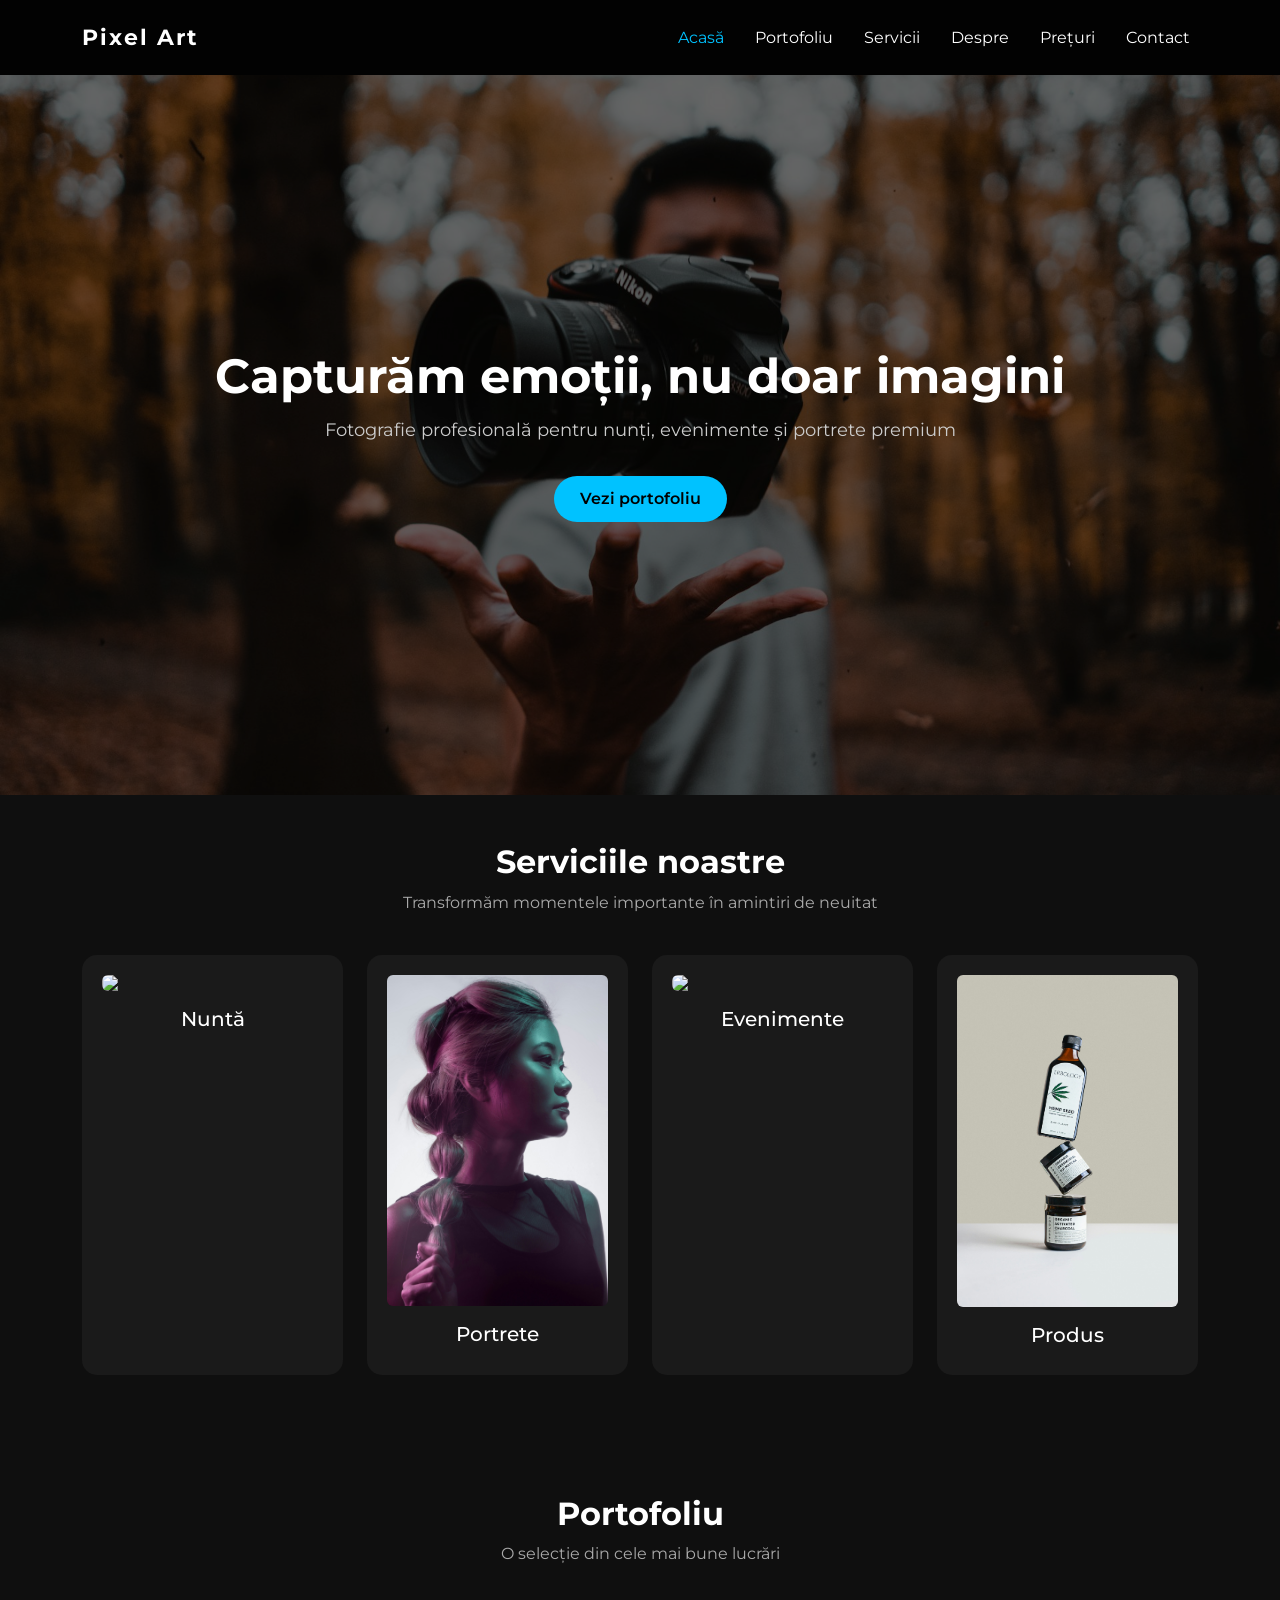
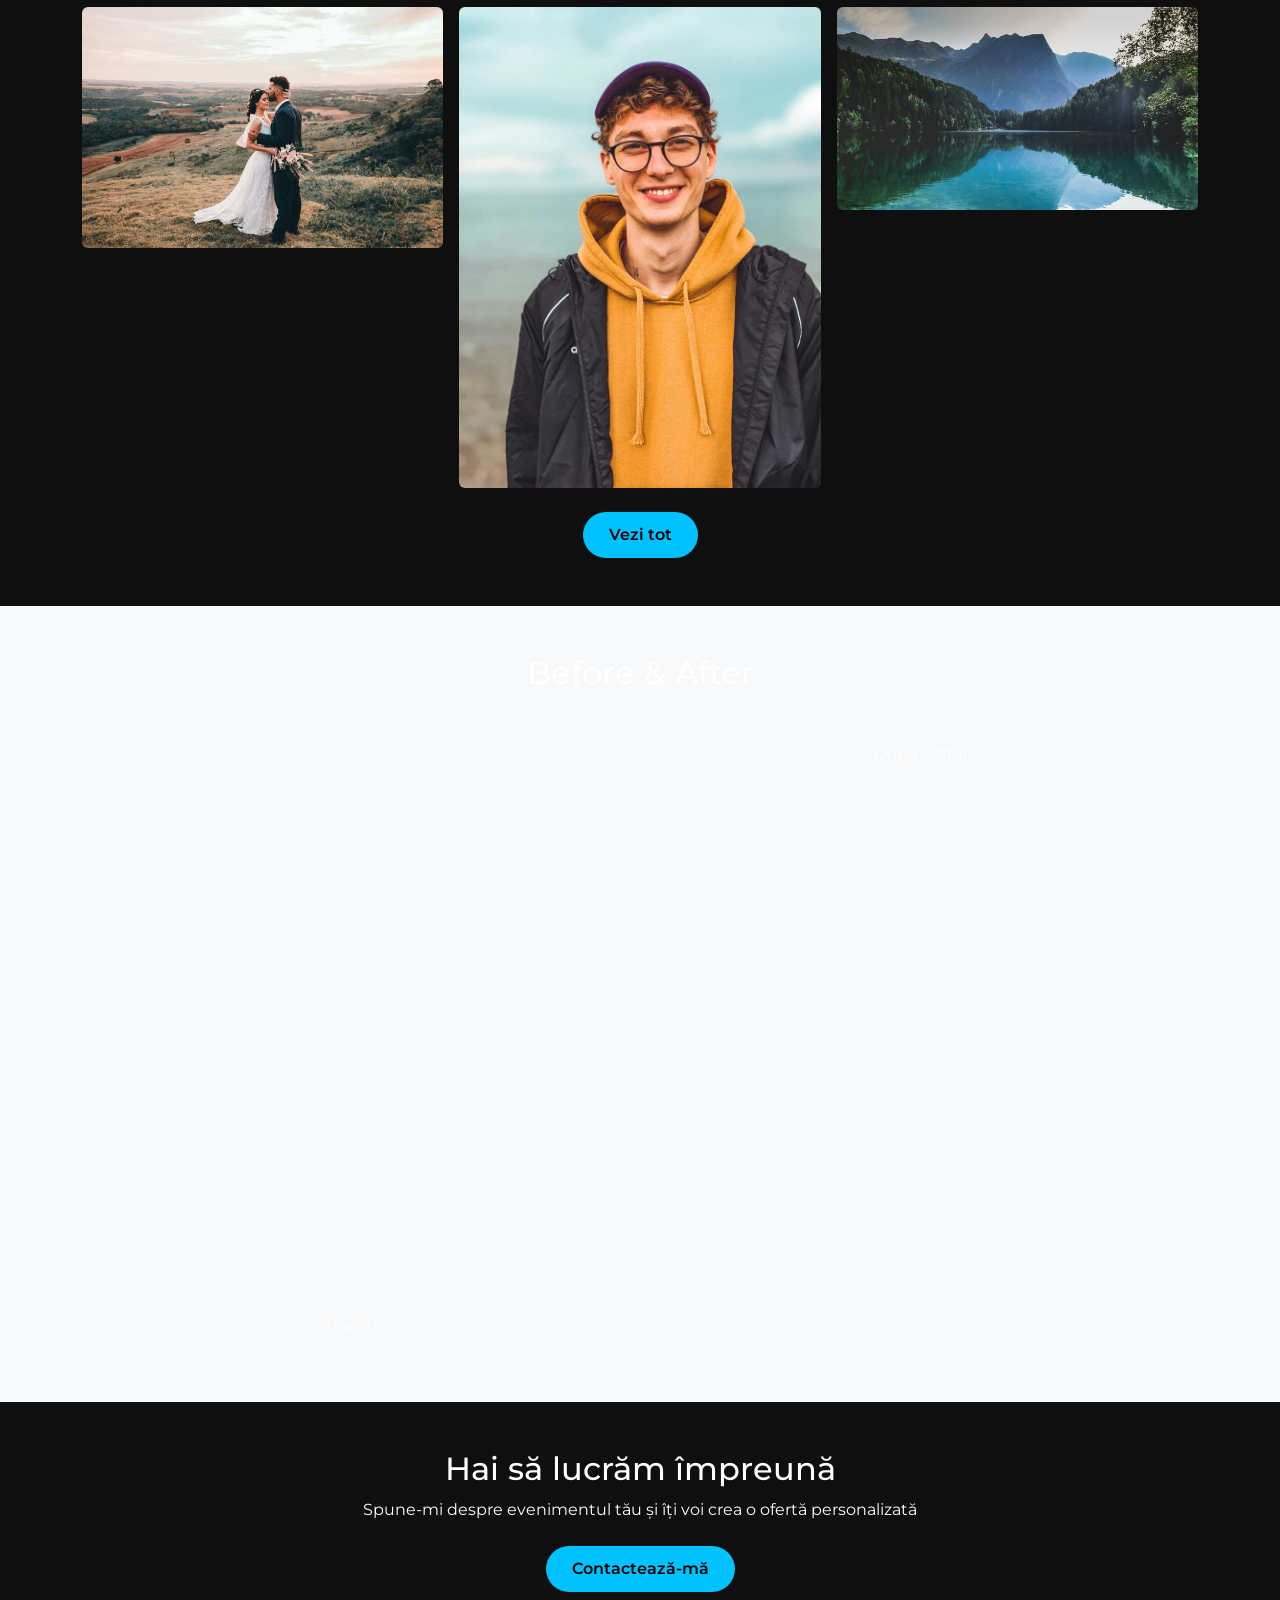
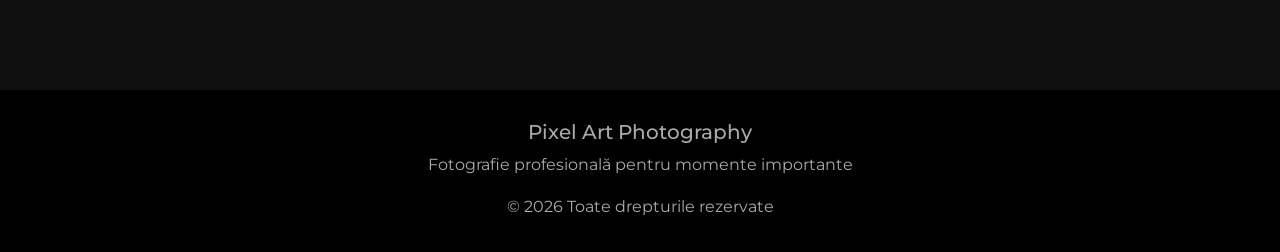
==== index.html @ 17a794bb "initial commit site pixel art" ====
<!DOCTYPE html>
<html lang="ro">

<head>

    <meta charset="UTF-8">
    <meta name="viewport" content="width=device-width, initial-scale=1.0">

    <title>Pixel Art Photography | Fotografie Profesională</title>

    <meta name="description"
        content="Pixel Art Photography - servicii profesionale de fotografie pentru nunți, evenimente și portrete premium.">

    <link href="https://cdn.jsdelivr.net/npm/bootstrap@5.3.3/dist/css/bootstrap.min.css" rel="stylesheet">

    <link href="https://fonts.googleapis.com/css2?family=Montserrat:wght@300;400;500;600;700&display=swap"
        rel="stylesheet">

    <link rel="stylesheet" href="https://cdnjs.cloudflare.com/ajax/libs/font-awesome/6.5.2/css/all.min.css">

    <link rel="stylesheet" href="./css/style.css">

</head>

<body>

    <!-- NAVBAR -->
    <header>

        <nav class="navbar navbar-expand-lg navbar-dark">

            <div class="container">

                <a class="navbar-brand" href="index.html">
                    Pixel Art
                </a>

                <button class="navbar-toggler" type="button" data-bs-toggle="collapse" data-bs-target="#menu">
                    <span class="navbar-toggler-icon"></span>
                </button>

                <div class="collapse navbar-collapse" id="menu">

                    <ul class="navbar-nav ms-auto">

                        <li class="nav-item">
                            <a class="nav-link active" href="index.html">Acasă</a>
                        </li>

                        <li class="nav-item">
                            <a class="nav-link" href="portofolio.html">Portofoliu</a>
                        </li>

                        <li class="nav-item">
                            <a class="nav-link" href="services.html">Servicii</a>
                        </li>

                        <li class="nav-item">
                            <a class="nav-link" href="about.html">Despre</a>
                        </li>

                        <li class="nav-item">
                            <a class="nav-link" href="prices.html">Prețuri</a>
                        </li>

                        <li class="nav-item">
                            <a class="nav-link" href="contact.html">Contact</a>
                        </li>

                    </ul>

                </div>

            </div>

        </nav>

    </header>

    <!-- HERO -->
    <section class="hero">

        <div class="container text-center text-white">

            <h1>Capturăm emoții, nu doar imagini</h1>

            <p>
                Fotografie profesională pentru nunți, evenimente și portrete premium
            </p>

            <a href="portofolio.html" class="btn btn-main mt-3">
                Vezi portofoliu
            </a>

        </div>

    </section>

    <!-- SERVICII -->
    <section class="container py-5">

        <div class="section-title text-center">

            <h2>Serviciile noastre</h2>

            <p>Transformăm momentele importante în amintiri de neuitat</p>

        </div>

        <div class="row">

            <div class="col-md-3 mb-4">

                <div class="service-card text-center">

                    <img src="img/services/wedding-service.jpg" class="img-fluid rounded mb-3">

                    <h5>Nuntă</h5>

                </div>

            </div>

            <div class="col-md-3 mb-4">

                <div class="service-card text-center">

                    <img src="img/services/portrait-service.jpg" class="img-fluid rounded mb-3">

                    <h5>Portrete</h5>

                </div>

            </div>

            <div class="col-md-3 mb-4">

                <div class="service-card text-center">

                    <img src="img/services/event-service.jpg" class="img-fluid rounded mb-3">

                    <h5>Evenimente</h5>

                </div>

            </div>

            <div class="col-md-3 mb-4">

                <div class="service-card text-center">

                    <img src="img/services/product-service.jpg" class="img-fluid rounded mb-3">

                    <h5>Produs</h5>

                </div>

            </div>

        </div>

    </section>

    <!-- PORTOFOLIU PREVIEW -->
    <section class="container py-5">

        <div class="section-title text-center">

            <h2>Portofoliu</h2>

            <p>O selecție din cele mai bune lucrări</p>

        </div>

        <div class="row g-3">

            <div class="col-md-4">
                <img src="img/portofolio/wedding1.jpg" class="img-fluid rounded">
            </div>

            <div class="col-md-4">
                <img src="img/portofolio/portrait1.jpg" class="img-fluid rounded">
            </div>

            <div class="col-md-4">
                <img src="img/portofolio/nature1.jpg" class="img-fluid rounded">
            </div>

        </div>

        <div class="text-center mt-4">
           <a href="./portofolio.html" class="btn btn-main">Vezi tot</a>
        </div>

    </section>

    <!-- BEFORE / AFTER -->
    <section class="bg-light py-5">

        <div class="container text-center">

            <h2>Before & After</h2>

            <div class="row mt-4">

                <div class="col-md-6">
                    <img src="img/before-after/before.jpg" class="img-fluid rounded">
                    <p class="mt-2">Înainte</p>
                </div>

                <div class="col-md-6">
                    <img src="img/before-after/after.jpg" class="img-fluid rounded">
                    <p class="mt-2">După editare</p>
                </div>

            </div>

        </div>

    </section>

    <!-- CTA -->
    <section class="container py-5 text-center">

        <h2>Hai să lucrăm împreună</h2>

        <p>Spune-mi despre evenimentul tău și îți voi crea o ofertă personalizată</p>

        <a href="contact.html" class="btn btn-main mt-2">
            Contactează-mă
        </a>

    </section>

    <!-- FOOTER -->
    <footer>

        <div class="container text-center">

            <h5>Pixel Art Photography</h5>

            <p>Fotografie profesională pentru momente importante</p>

            <p>© 2026 Toate drepturile rezervate</p>

        </div>

    </footer>

    <!-- SCRIPTS -->
    <script src="https://cdn.jsdelivr.net/npm/bootstrap@5.3.3/dist/js/bootstrap.bundle.min.js"></script>

    <script src="./js/main.js"></script>
    <script src="./js/animations.js"></script>

</body>

</html>
---- css/style.css ----
* {
    margin: 0;
    padding: 0;
    box-sizing: border-box;
}

body {
    font-family: 'Montserrat', sans-serif;
    background-color: #0f0f0f;
    color: #ffffff;
    line-height: 1.6;
}

a {
    text-decoration: none;
    color: inherit;
}



.navbar {
    background: rgba(0, 0, 0, 0.85);
    backdrop-filter: blur(10px);
    padding: 15px 0;
}

.navbar-brand {
    font-weight: 700;
    font-size: 22px;
    letter-spacing: 2px;
}

.nav-link {
    color: #fff !important;
    margin-left: 15px;
    transition: 0.3s;
}

.nav-link:hover {
    color: #00c2ff !important;
}

.nav-link.active {
    color: #00c2ff !important;
}



.hero {
    height: 80vh;
    background: url('../img/hero/hero1.jpg') center/cover no-repeat;
    display: flex;
    align-items: center;
    justify-content: center;
    text-align: center;
    position: relative;
}

.hero::before {
    content: "";
    position: absolute;
    top: 0;
    left: 0;
    width: 100%;
    height: 100%;
    background: rgba(0,0,0,0.6);
}

.hero div {
    position: relative;
    z-index: 2;
}

.hero h1 {
    font-size: 48px;
    font-weight: 700;
}

.hero p {
    font-size: 18px;
    margin-top: 10px;
    color: #ccc;
}



.btn-main {
    background: #00c2ff;
    color: #000;
    padding: 10px 25px;
    border-radius: 30px;
    font-weight: 600;
    transition: 0.3s;
    display: inline-block;
}

.btn-main:hover {
    background: #0099cc;
    transform: translateY(-2px);
}



.section-title {
    margin-bottom: 40px;
}

.section-title h2 {
    font-size: 32px;
    font-weight: 700;
}

.section-title p {
    color: #aaa;
}


.service-card {
    background: #1a1a1a;
    border-radius: 15px;
    padding: 20px;
    transition: 0.4s;
    height: 100%;
}

.service-card:hover {
    transform: translateY(-8px);
    box-shadow: 0 10px 30px rgba(0,0,0,0.5);
}

.service-card img {
    border-radius: 10px;
}



.portfolio-img {
    transition: 0.4s;
}

.portfolio-img:hover {
    transform: scale(1.05);
    filter: brightness(0.8);
}


.price-card {
    background: #1a1a1a;
    border-radius: 15px;
    transition: 0.3s;
    height: 100%;
}

.price-card:hover {
    transform: translateY(-8px);
}

.price-card h2 {
    font-weight: 700;
}

.price-card ul li {
    margin: 10px 0;
    color: #ffffff;
}

.price-card.featured {
    border: 2px solid #00c2ff;
    transform: scale(1.05);
}



img {
    max-width: 100%;
    display: block;
}


.before-after img {
    border-radius: 10px;
}



footer {
    background: #000;
    padding: 30px 0;
    text-align: center;
    color: #aaa;
    margin-top: 50px;
}



#backToTop {
    position: fixed;
    bottom: 20px;
    right: 20px;
    background: #00c2ff;
    border: none;
    padding: 10px 15px;
    border-radius: 50%;
    color: #000;
    cursor: pointer;
    display: none;
    transition: 0.3s;
}

#backToTop:hover {
    transform: translateY(-3px);
}


@media(max-width: 768px) {

    .hero h1 {
        font-size: 32px;
    }

    .section-title h2 {
        font-size: 24px;
    }

}
.modal-custom {
    display: none;
    position: fixed;
    top: 0;
    left: 0;
    width: 100%;
    height: 100%;
    background: rgba(0,0,0,0.7);
    justify-content: center;
    align-items: center;
    z-index: 9999;
}

.modal-box {
    background: #111;
    padding: 30px;
    width: 90%;
    max-width: 500px;
    border-radius: 10px;
    color: white;
    position: relative;
}

.modal-box input,
.modal-box textarea {
    width: 100%;
    margin: 10px 0;
    padding: 10px;
    border: none;
    border-radius: 5px;
}

.modal-box button {
    width: 100%;
    padding: 10px;
    background: #f5c542;
    border: none;
    font-weight: bold;
    cursor: pointer;
}

.close-btn {
    position: absolute;
    right: 15px;
    top: 10px;
    font-size: 24px;
    cursor: pointer;
}
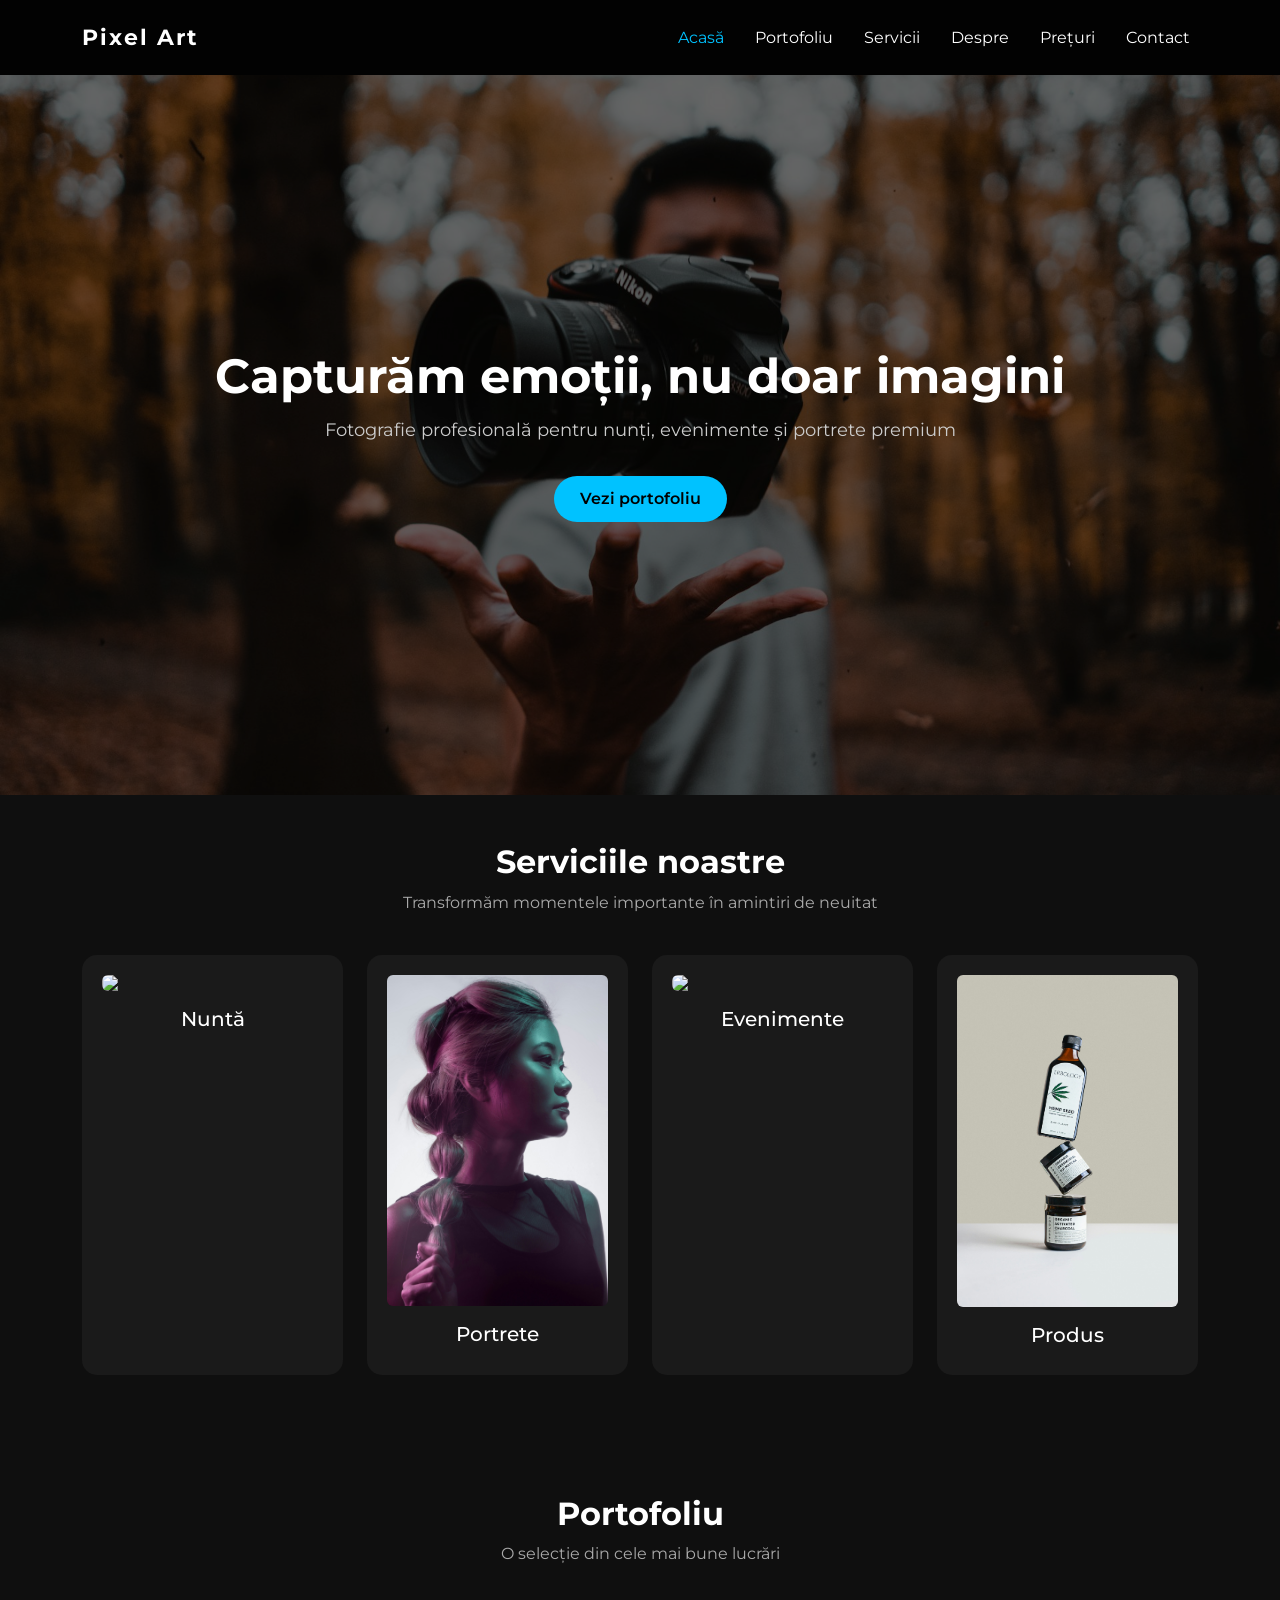
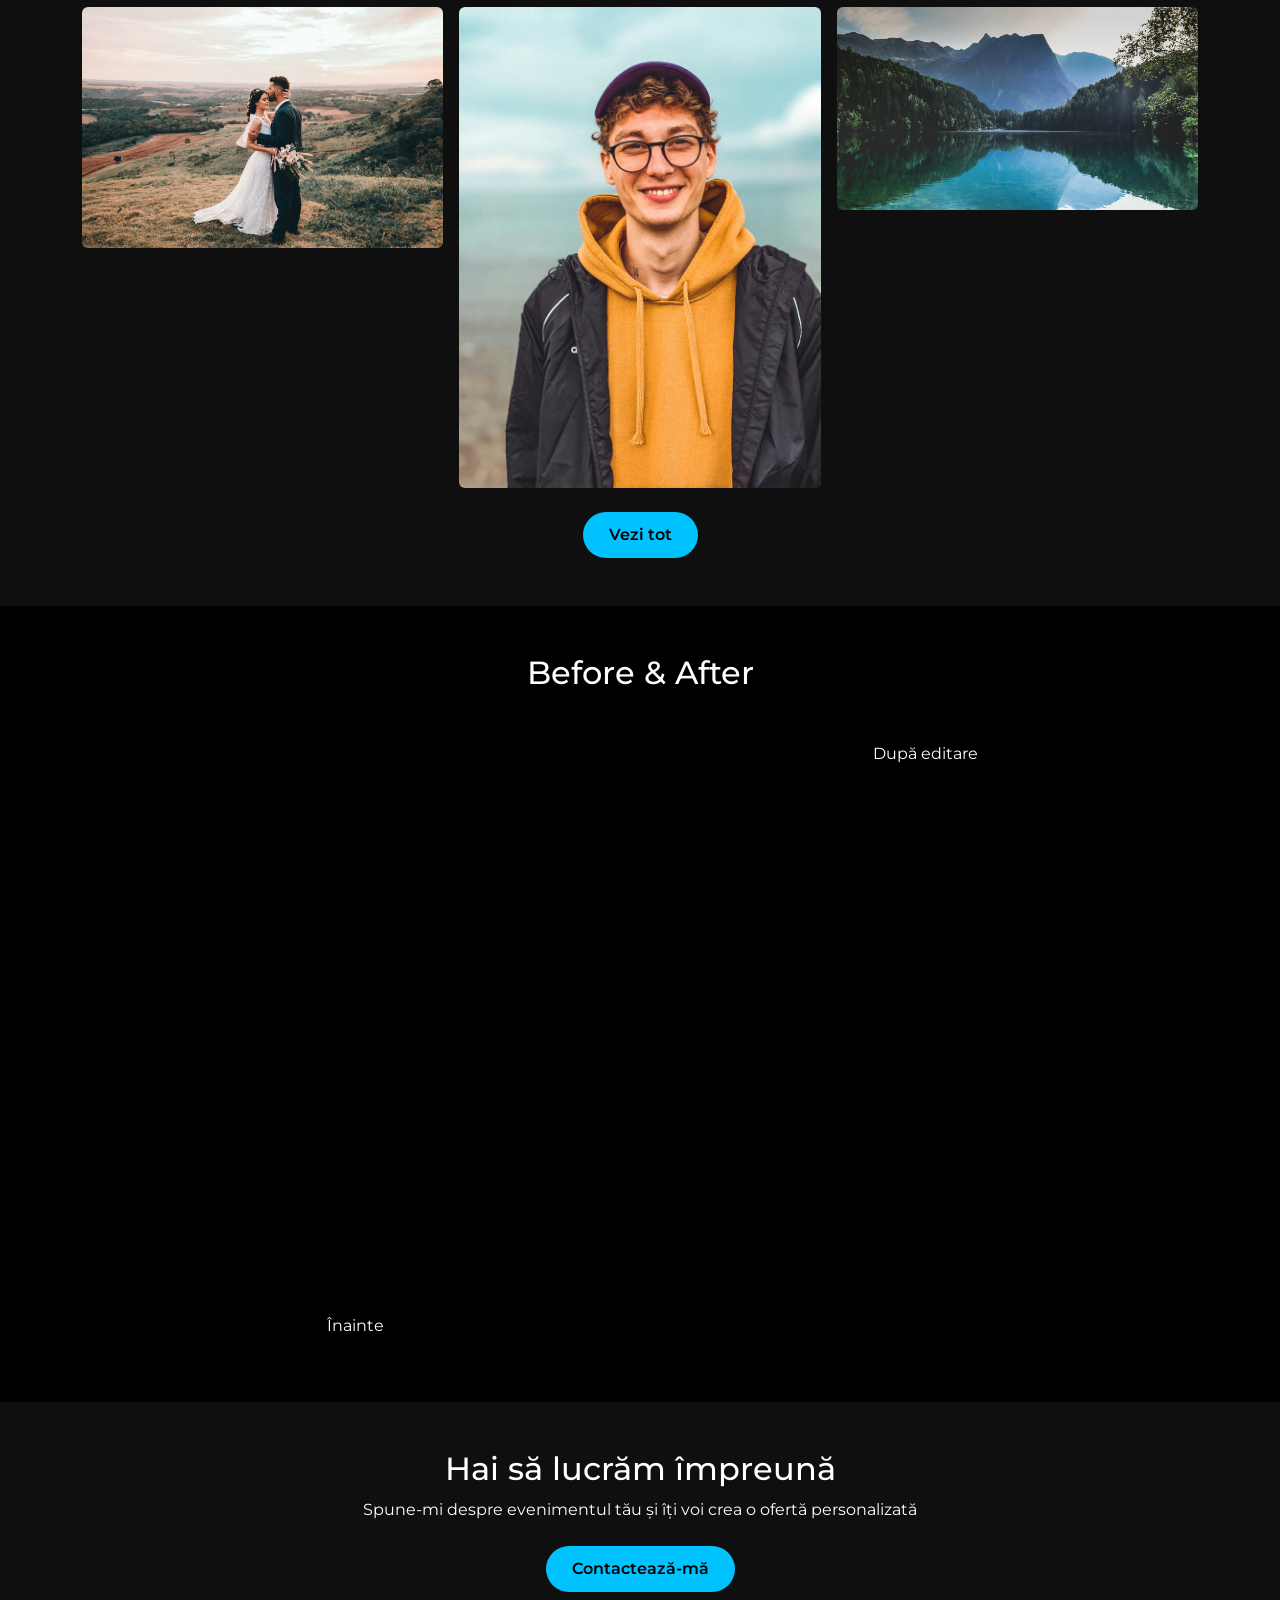
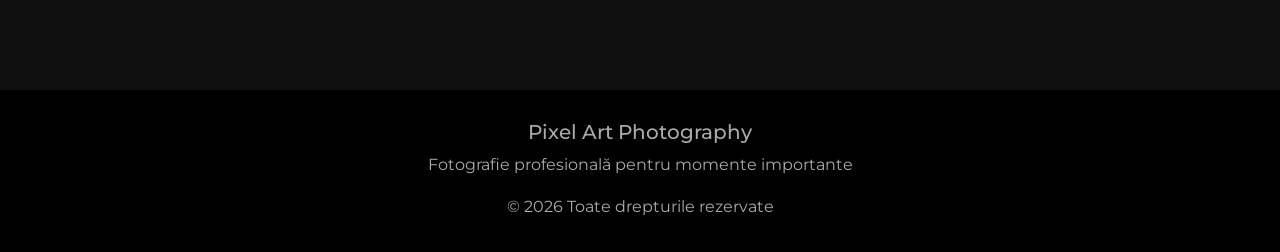
==== commit e2f0f97c: "Actualizare modificari site" ====
--- a/index.html
+++ b/index.html
@@ -161,7 +161,7 @@
 
     </section>
 
-    <!-- PORTOFOLIU PREVIEW -->
+   
     <section class="container py-5">
 
         <div class="section-title text-center">
@@ -194,14 +194,14 @@
 
     </section>
 
-    <!-- BEFORE / AFTER -->
-    <section class="bg-light py-5">
-
-        <div class="container text-center">
+    
+    <section class="bg-light py-5 bg-black">
+
+        <div class="container text-center ">
 
             <h2>Before & After</h2>
 
-            <div class="row mt-4">
+            <div class="row mt-4 ">
 
                 <div class="col-md-6">
                     <img src="img/before-after/before.jpg" class="img-fluid rounded">
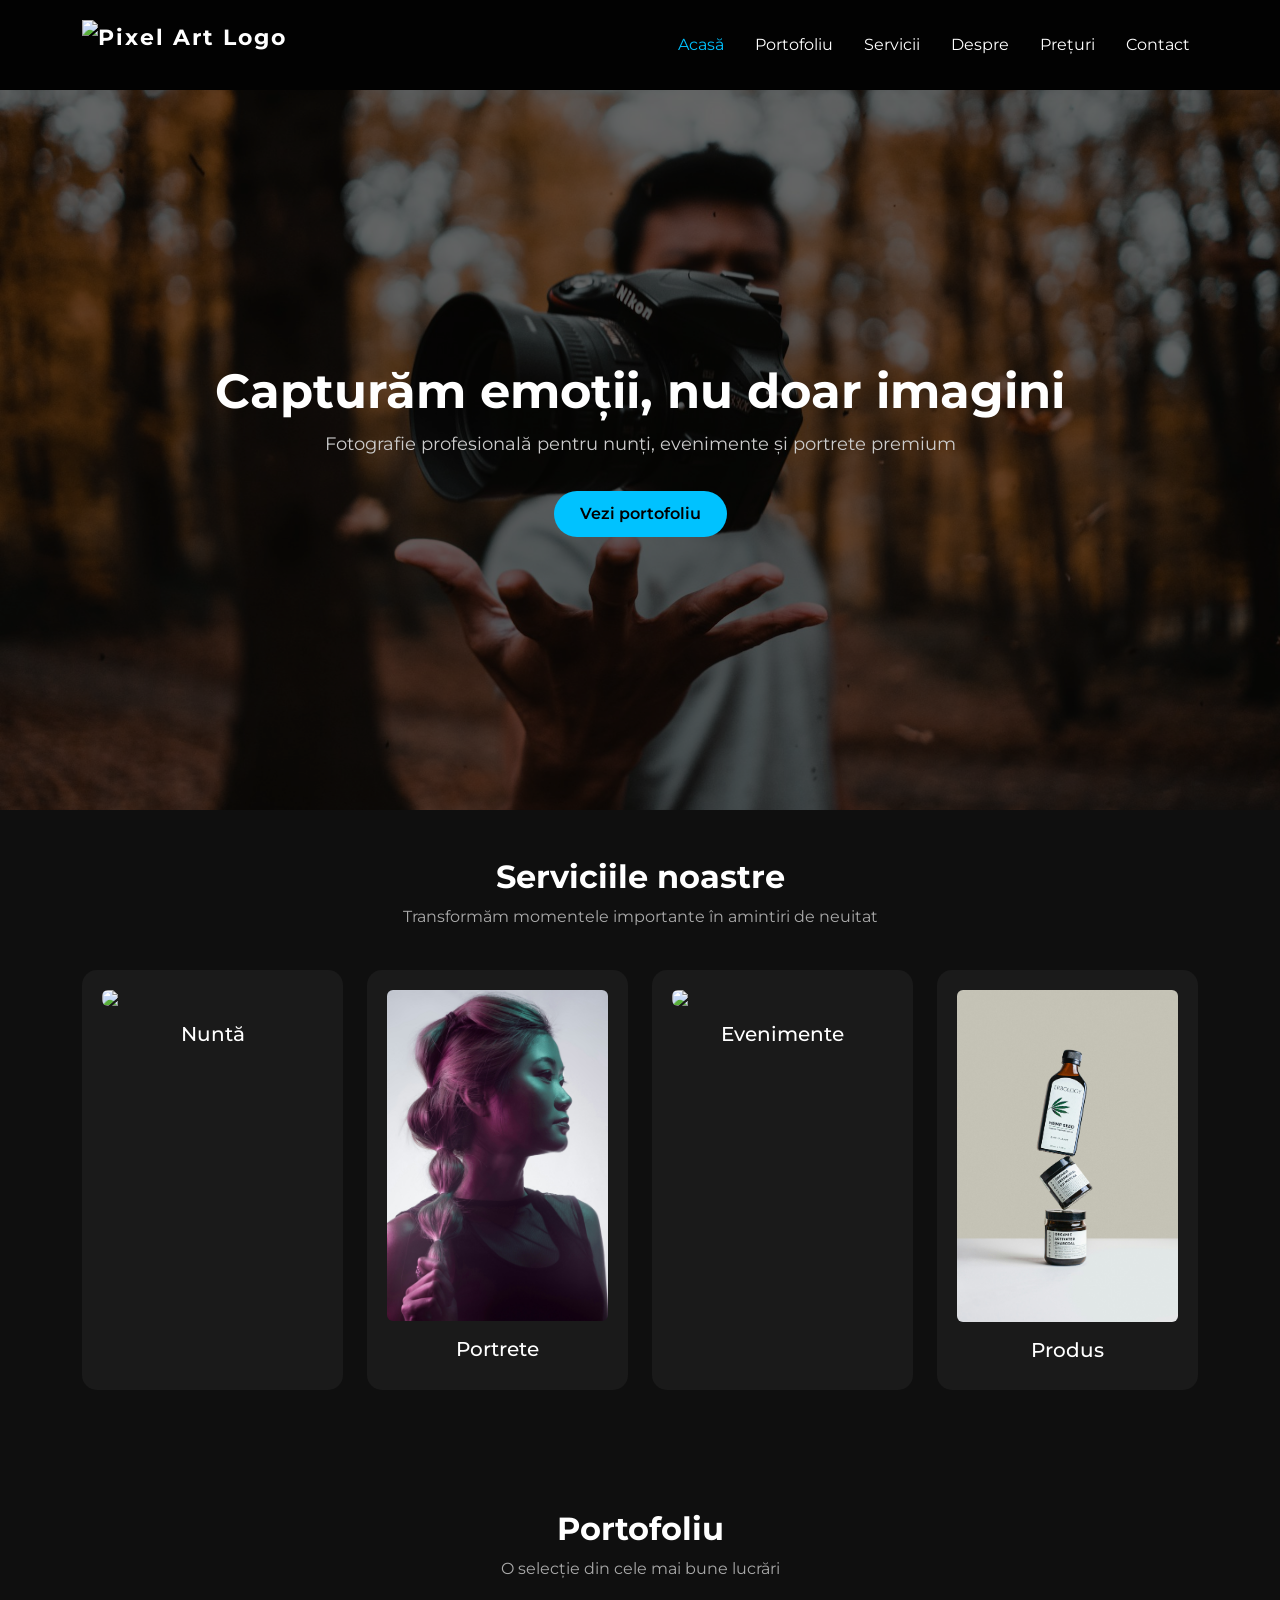
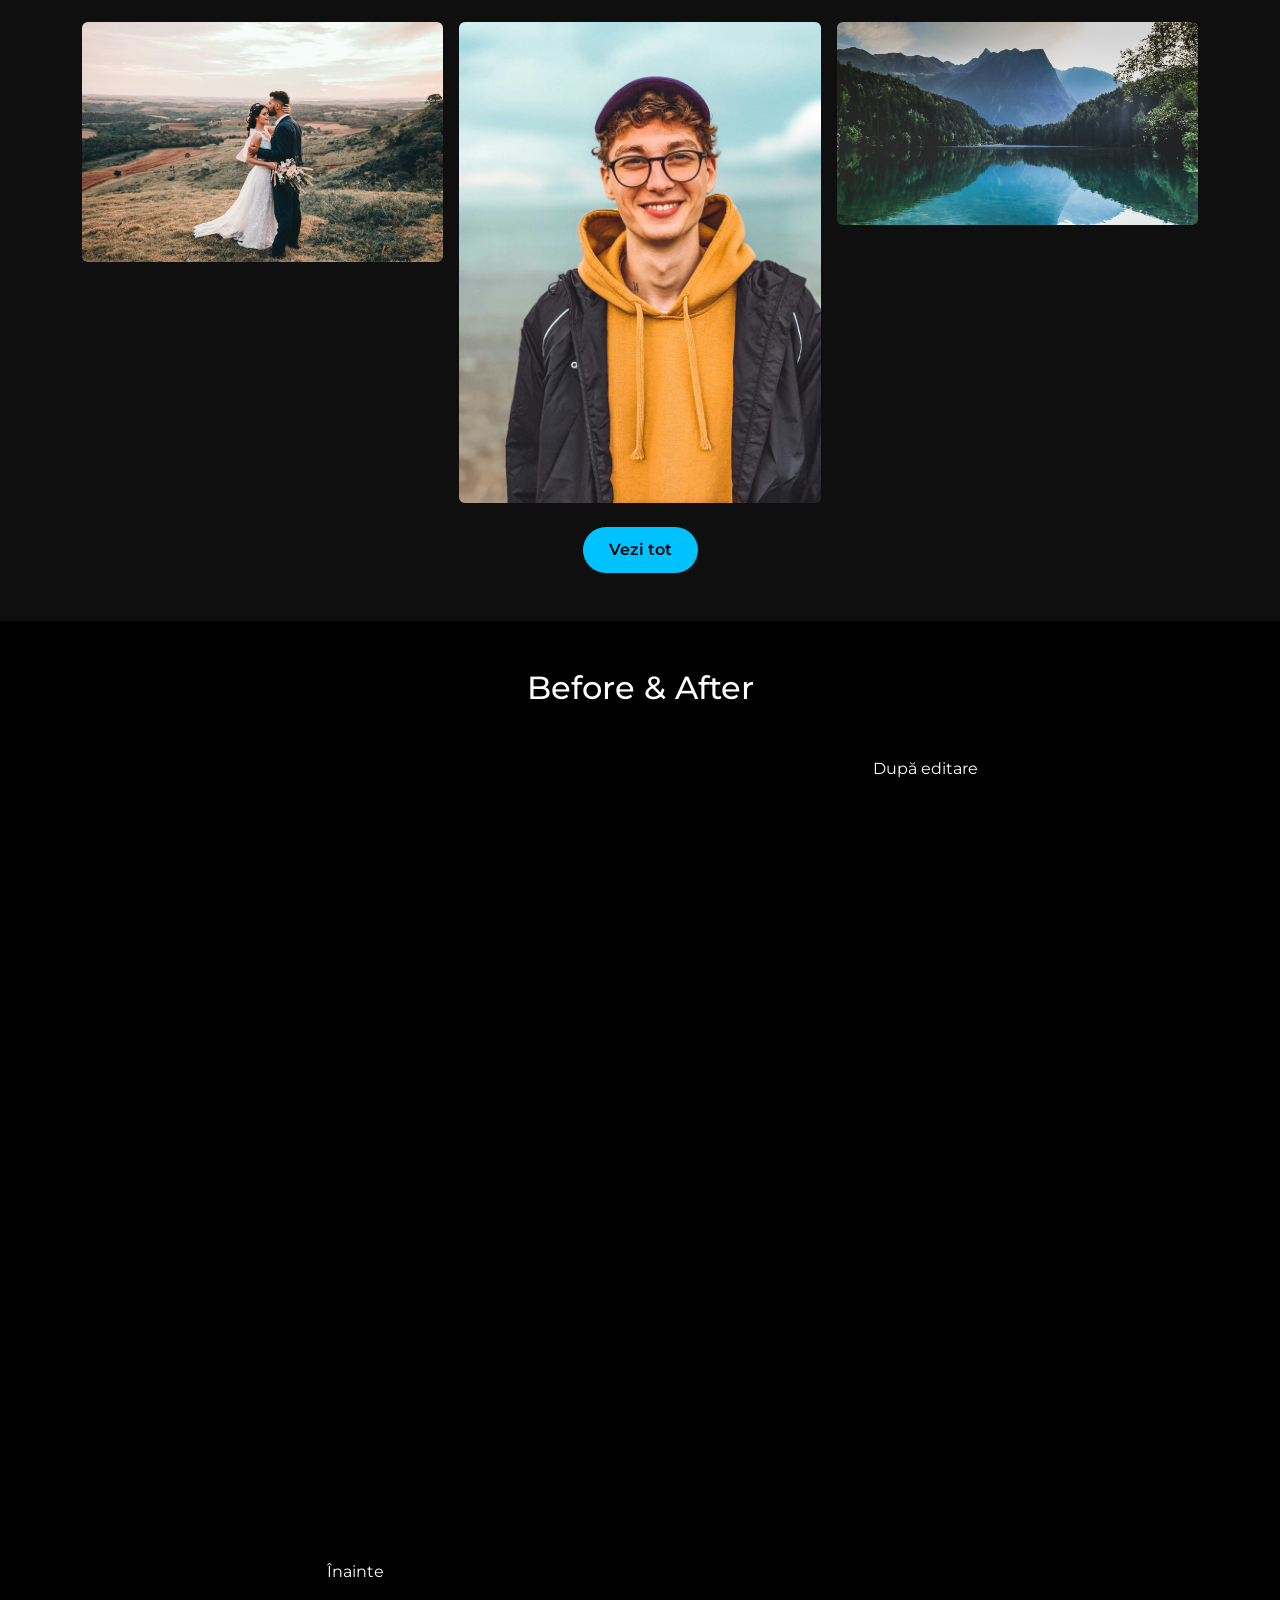
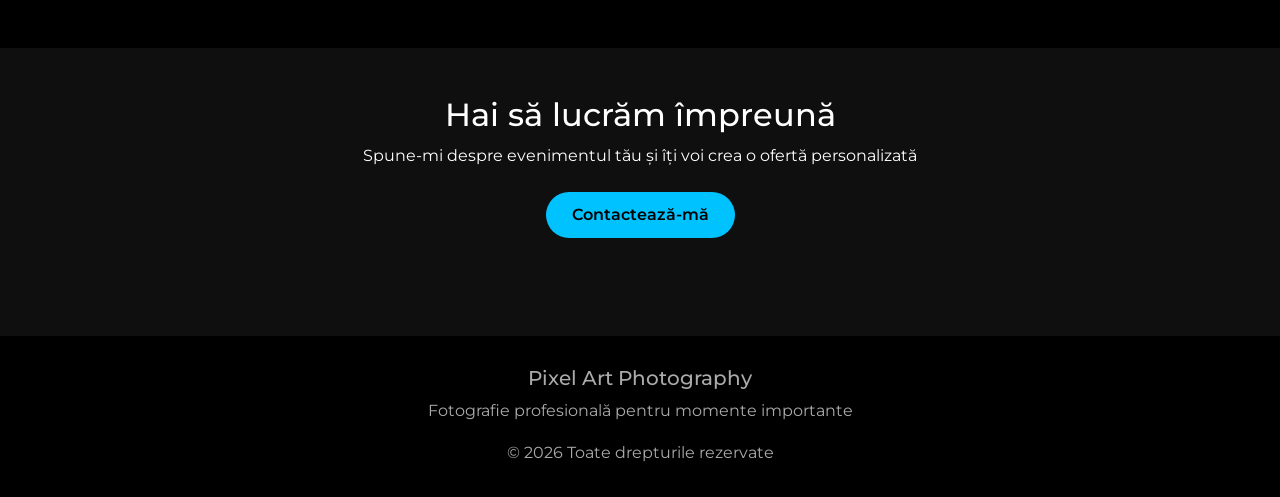
==== commit 57be88df: "Actualizare site" ====
--- a/index.html
+++ b/index.html
@@ -32,7 +32,7 @@
             <div class="container">
 
                 <a class="navbar-brand" href="index.html">
-                    Pixel Art
+                    <img src="img/logo.png" alt="Pixel Art Logo" class="logo ">
                 </a>
 
                 <button class="navbar-toggler" type="button" data-bs-toggle="collapse" data-bs-target="#menu">
@@ -161,7 +161,7 @@
 
     </section>
 
-   
+
     <section class="container py-5">
 
         <div class="section-title text-center">
@@ -189,12 +189,12 @@
         </div>
 
         <div class="text-center mt-4">
-           <a href="./portofolio.html" class="btn btn-main">Vezi tot</a>
-        </div>
-
-    </section>
-
-    
+            <a href="./portofolio.html" class="btn btn-main">Vezi tot</a>
+        </div>
+
+    </section>
+
+
     <section class="bg-light py-5 bg-black">
 
         <div class="container text-center ">
--- a/css/style.css
+++ b/css/style.css
@@ -17,7 +17,10 @@
     color: inherit;
 }
 
-
+.logo {
+    height: 50px;
+    width: auto;
+}
 
 .navbar {
     background: rgba(0, 0, 0, 0.85);
@@ -271,4 +274,4 @@
     top: 10px;
     font-size: 24px;
     cursor: pointer;
-}+}
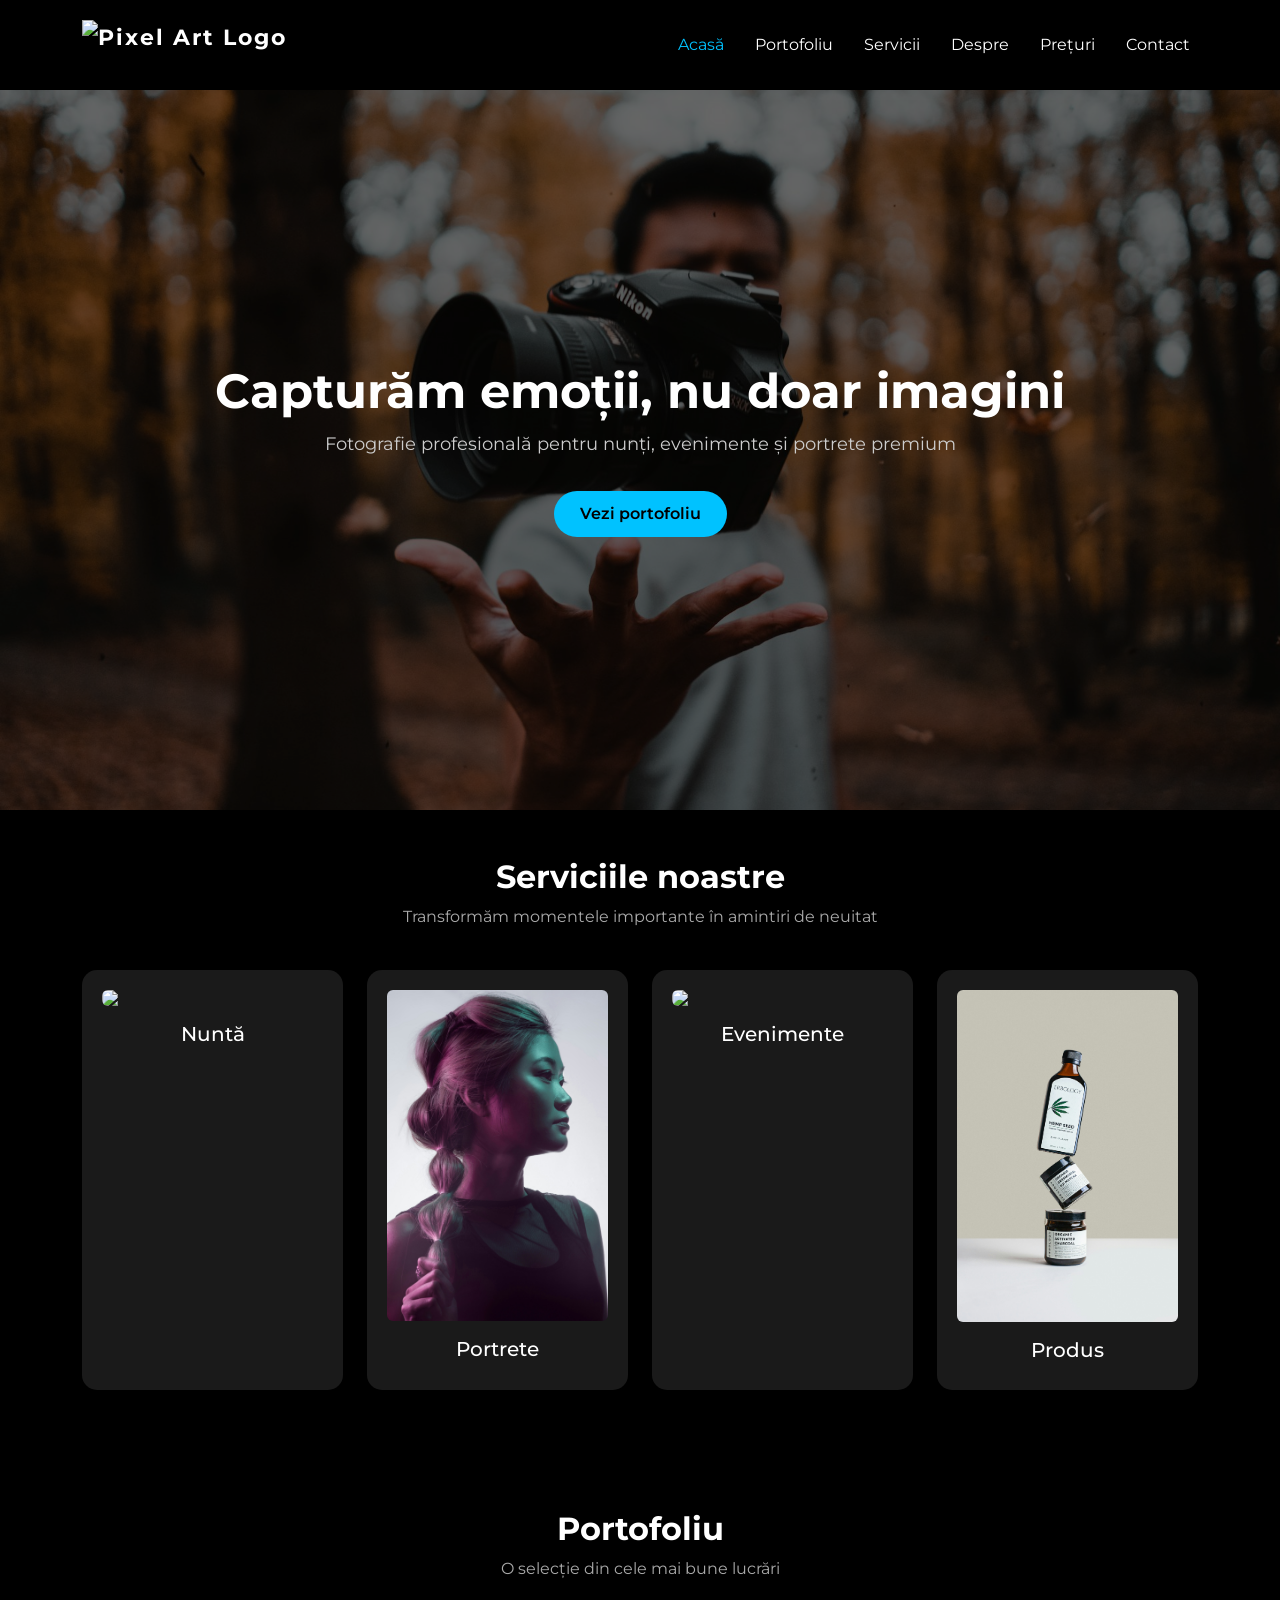
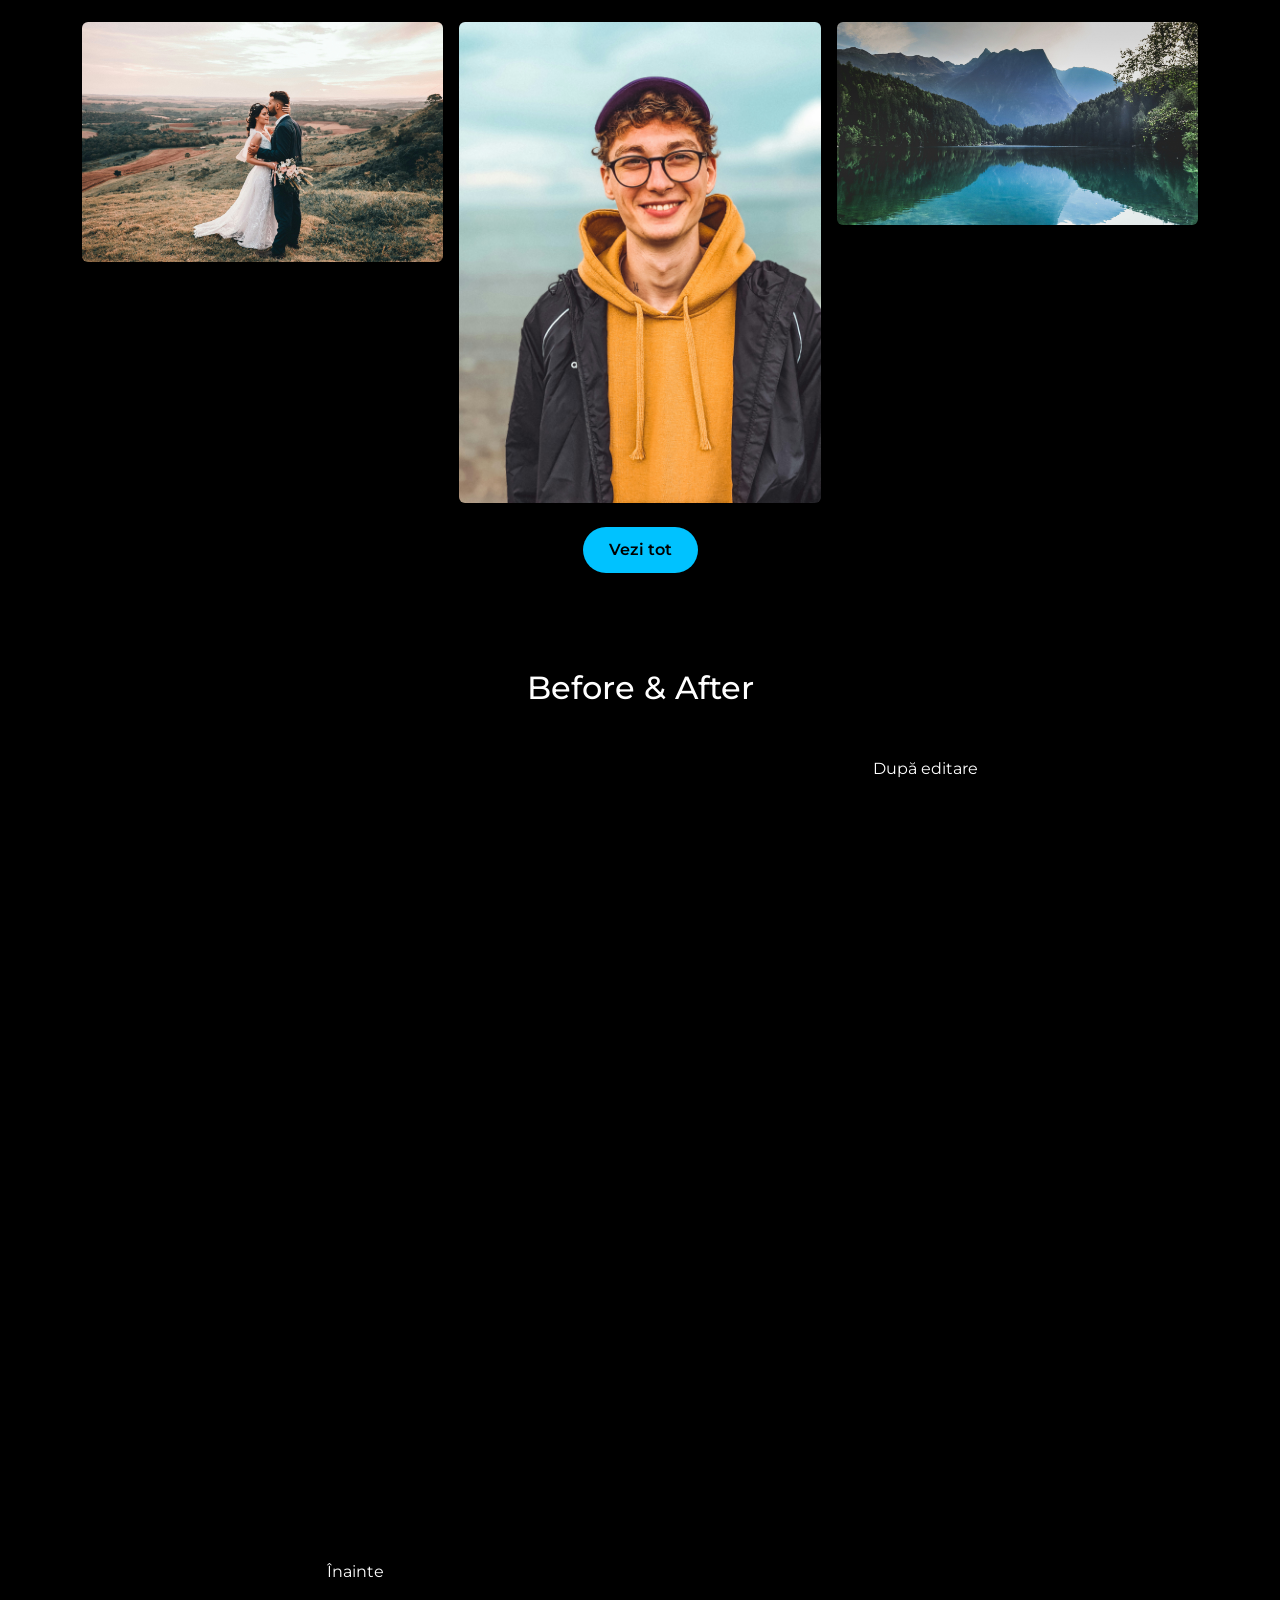
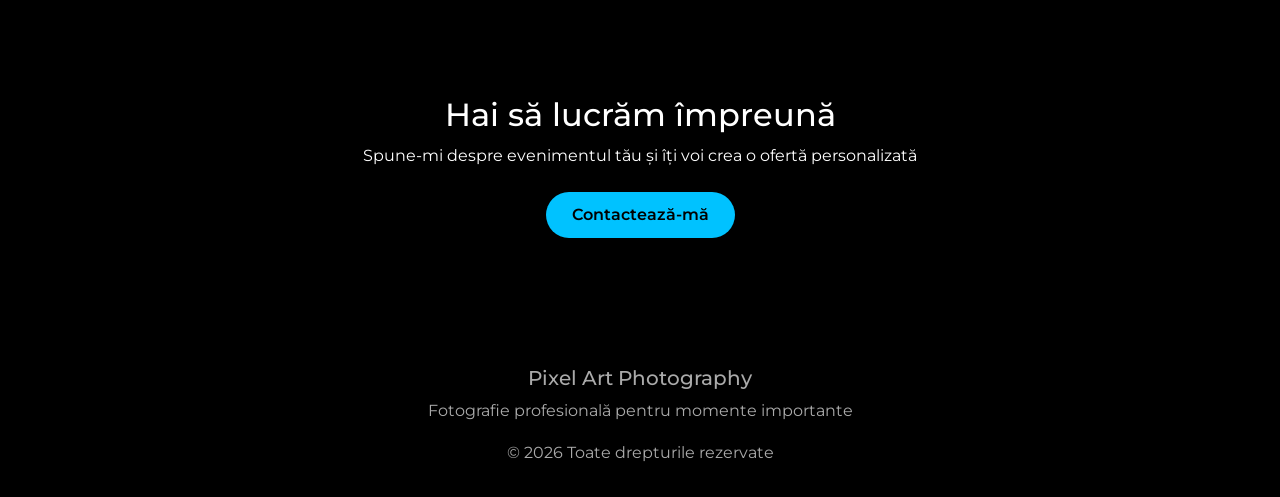
==== commit 9783f3e3: "Ultimele editari" ====
--- a/index.html
+++ b/index.html
@@ -24,7 +24,6 @@
 
 <body>
 
-    <!-- NAVBAR -->
     <header>
 
         <nav class="navbar navbar-expand-lg navbar-dark">
@@ -77,7 +76,6 @@
 
     </header>
 
-    <!-- HERO -->
     <section class="hero">
 
         <div class="container text-center text-white">
@@ -96,7 +94,6 @@
 
     </section>
 
-    <!-- SERVICII -->
     <section class="container py-5">
 
         <div class="section-title text-center">
@@ -219,7 +216,6 @@
 
     </section>
 
-    <!-- CTA -->
     <section class="container py-5 text-center">
 
         <h2>Hai să lucrăm împreună</h2>
@@ -232,7 +228,6 @@
 
     </section>
 
-    <!-- FOOTER -->
     <footer>
 
         <div class="container text-center">
@@ -247,7 +242,6 @@
 
     </footer>
 
-    <!-- SCRIPTS -->
     <script src="https://cdn.jsdelivr.net/npm/bootstrap@5.3.3/dist/js/bootstrap.bundle.min.js"></script>
 
     <script src="./js/main.js"></script>
--- a/css/style.css
+++ b/css/style.css
@@ -7,7 +7,7 @@
 
 body {
     font-family: 'Montserrat', sans-serif;
-    background-color: #0f0f0f;
+    background-color: #000000;
     color: #ffffff;
     line-height: 1.6;
 }
